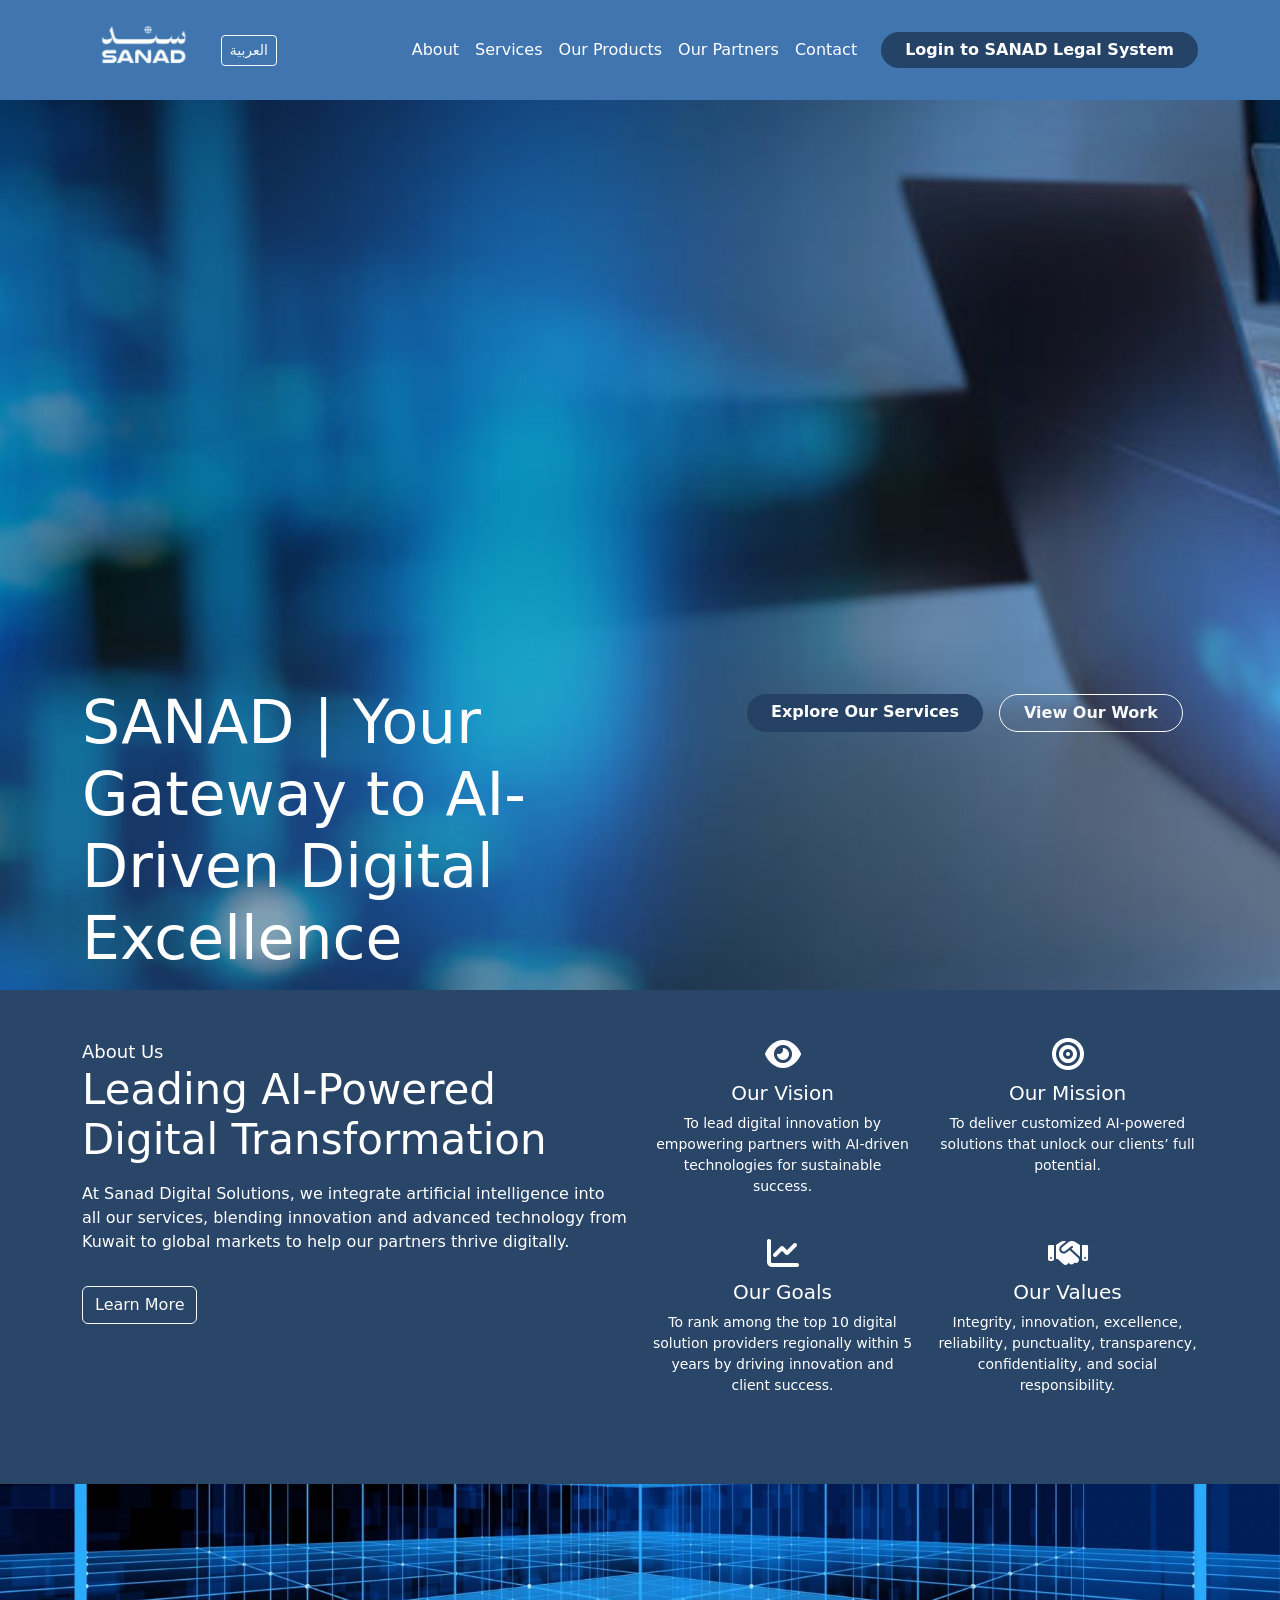
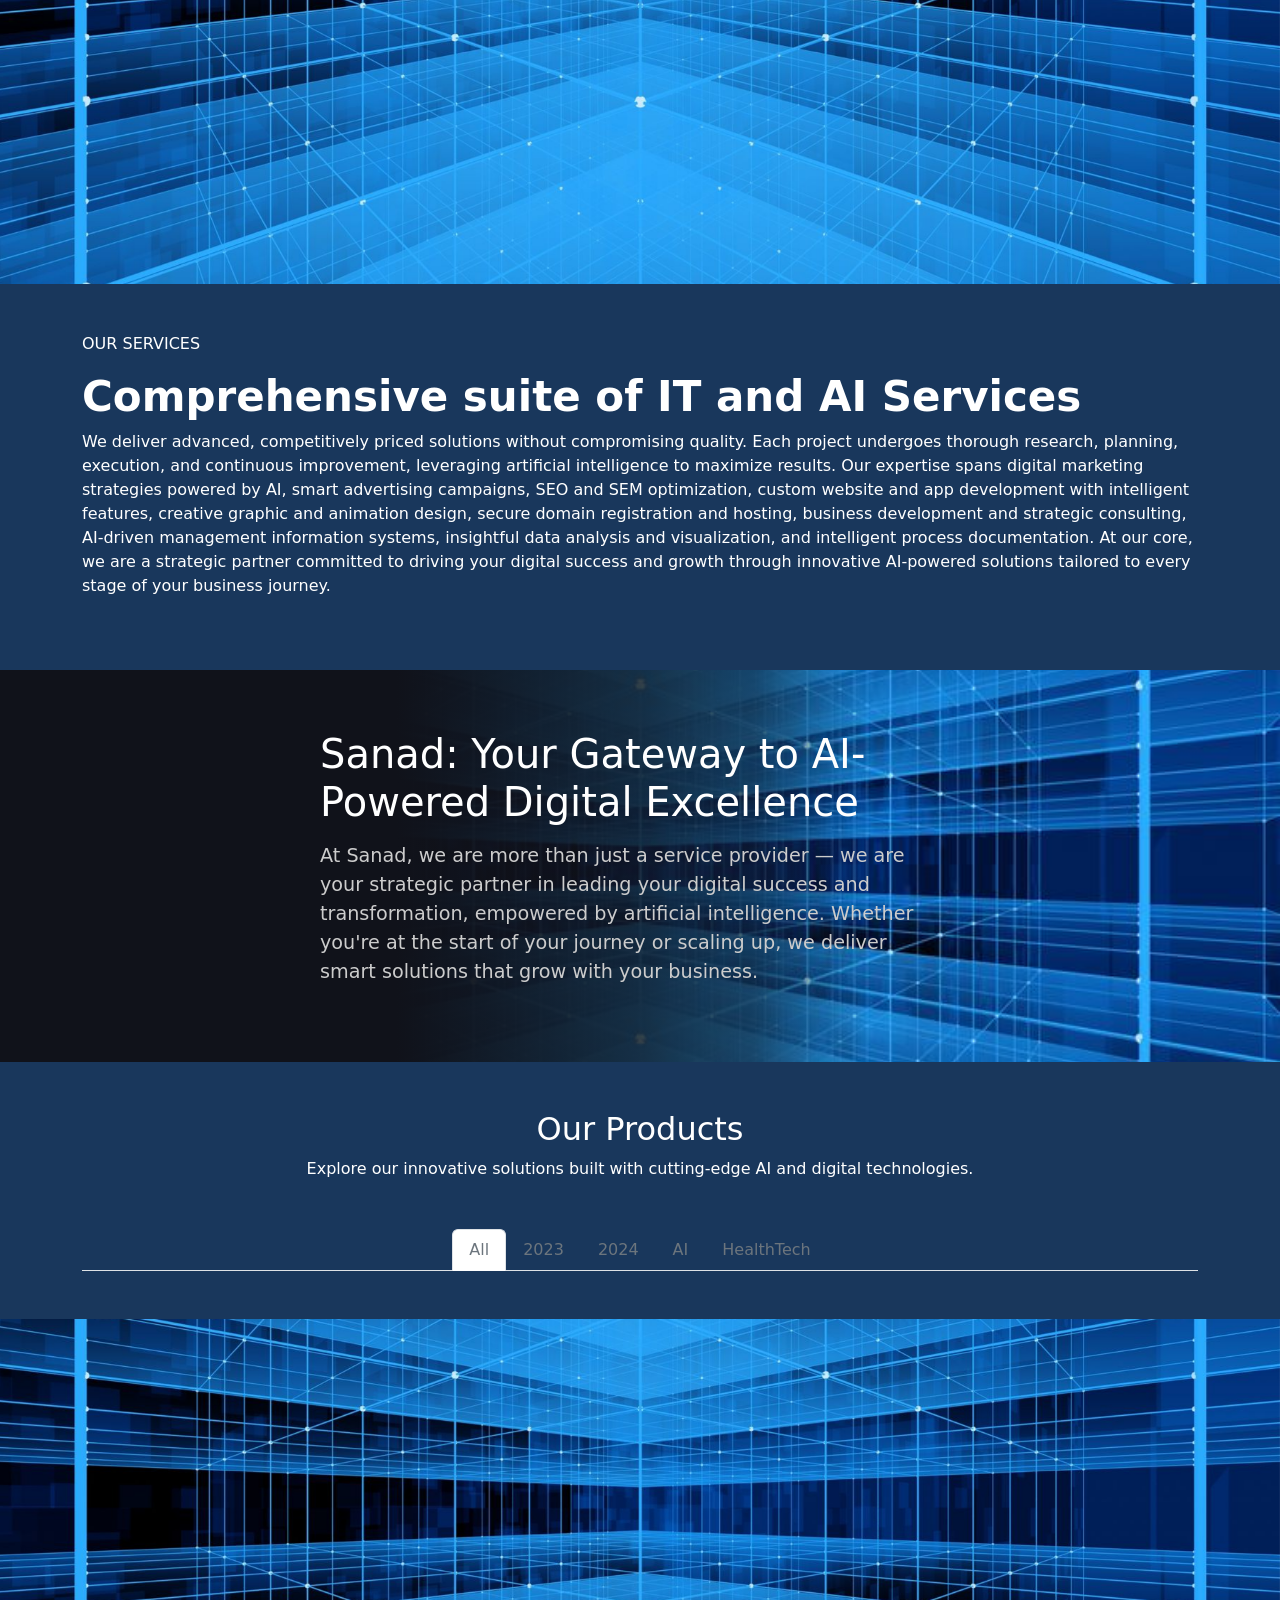
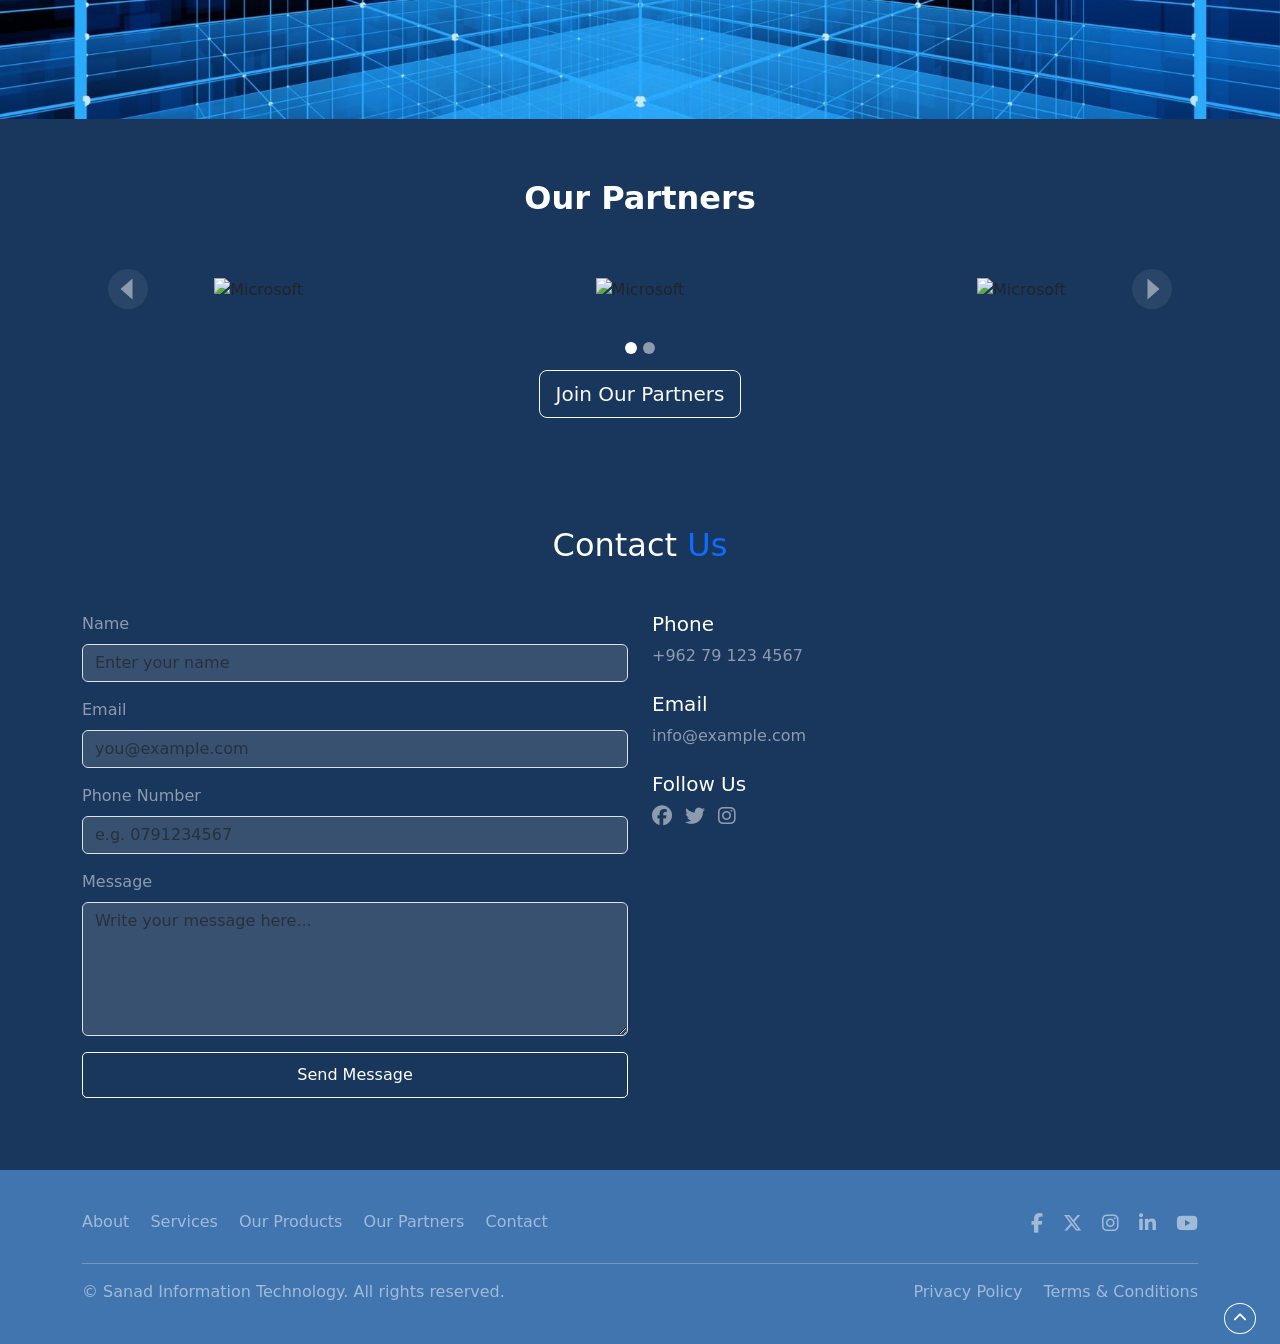
==== Frontend/sanadCompany-main/sanadCompany-main/index.html @ 7eebdfda "Sevices-Product-endpoints" ====
<!DOCTYPE html>
<html lang="en">
<head>
    <meta charset="UTF-8">
    <meta name="viewport" content="width=device-width, initial-scale=1.0">
    <title>SANAD | Your Gateway to AI-Driven Digital Excellence </title>
    <link href="./assets/img/logo.jpg" rel="shortcut icon" type="image/x-icon">
      <link href="./assets/lang-toggle.js" rel="preload" as="script">
    <link href="https://cdn.jsdelivr.net/npm/aos@2.3.4/dist/aos.css" rel="stylesheet">
      <link href="https://cdnjs.cloudflare.com/ajax/libs/font-awesome/6.5.0/css/all.min.css" rel="stylesheet">
    <link href="https://cdn.jsdelivr.net/npm/bootstrap@5.3.6/dist/css/bootstrap.min.css" rel="stylesheet" integrity="sha384-4Q6Gf2aSP4eDXB8Miphtr37CMZZQ5oXLH2yaXMJ2w8e2ZtHTl7GptT4jmndRuHDT" crossorigin="anonymous">
    <link rel="stylesheet" href="./assets/css/style.css">
</head>
<body>
    <!-- start header -->
    <header>
        <div class=" header-main-div  d-flex flex-column justify-content-between ">
 <!-- navbar -->
<nav class="navbar  navbar-expand-lg navbar-dark py-0">
  <div class="container d-flex align-items-center justify-content-between">

    <!-- شعار الشركة -->
    <a class="navbar-brand me-3" href="#">
      <img src="./assets/img/sanadLogo.png" alt="logo of sanad company" style="height: 90px;">
    </a>

    <!-- زر اللغة (يوضع يسارًا دائمًا) -->
    <button class="btn btn-sm btn-outline-light d-none d-lg-inline" id="langToggle">العربية</button>

    <!-- زر التوغّل للجوال -->
    <button class="navbar-toggler ms-2" type="button" data-bs-toggle="collapse" data-bs-target="#navbarContent"
      aria-controls="navbarContent" aria-expanded="false" aria-label="Toggle navigation">
      <span class="navbar-toggler-icon"></span>
    </button>

    <!-- محتوى القائمة -->
    <div class="collapse navbar-collapse justify-content-end mt-3 mt-lg-0" id="navbarContent">
      <ul class="navbar-nav ms-auto mb-2 mb-lg-0 align-items-lg-center"  id="navList">
        <li class="nav-item">
          
          <a class="nav-link text-white"  href="about.html">About</a>
        </li>
        <li class="nav-item">
          <a class="nav-link text-white"  href="services.html">Services</a>
        </li>
        <li class="nav-item">
          <a class="nav-link text-white"  href="prodacts.html">Our Products</a>
        </li>
        <li class="nav-item">
          <a class="nav-link text-white" onclick="slowScroll(event, 'partners')" href="#partners">Our Partners</a>
        </li>
        <li class="nav-item">
          <a class="nav-link text-white"  href="contact.html">Contact</a>
        </li>

        <!-- زر الدخول (يظهر في الجوال بشكل كامل) -->
        <li class="nav-item ms-lg-3 mt-3 mt-lg-0">
          <a href="" class="btn sanad-system btn-primary px-4 rounded-pill fw-bold w-100 w-lg-auto">
            Login to SANAD Legal System

          </a>
        </li>

        <!-- زر اللغة في الشاشات الصغيرة -->
        <li class="nav-item mt-3 d-lg-none">
          <button class="btn btn-sm btn-outline-light w-100"  id="langToggle1">العربية</button>
        </li>
      </ul>
    </div>
  </div>
</nav>
<!-- end navbar -->

<!-- section   in header-->
<section class="titleSetion container text-white">
  <div class="row justify-content-between">
    <div class="start col-12 col-md-5 mb-2">
      <h1>SANAD | Your Gateway to AI-Driven Digital Excellence</h1>
    </div>

    <div class="end col-12 col-md-5 mt-2 mb-3">
      <div class="d-flex flex-wrap justify-content-center justify-content-md-start gap-3">
        <a href="#service" class="btn-service btn btn-primary px-4 rounded-pill fw-bold">Explore Our Services</a>
        <a href="#prodacts" class="btn btn-outline-light px-4 rounded-pill fw-bold">View Our Work</a>
      </div>
    </div>
  </div>
</section>
<!-- end section -->


        </div>


    </header>
     <!-- end header -->
    <!-- start main -->
    <main >
      <!-- about -->
     <!-- about -->
<div class="about text-white py-5" id="about">
  <div class="container">
    <div class="row">
      <div class="start col-md-6 mb-4 mb-md-0" data-aos="fade-up">
        <div class="title">About Us</div>
        <h2 class="heading-h2">Leading AI-Powered Digital Transformation</h2>
        <p class="paragraph-4 mt-3">
          At Sanad Digital Solutions, we integrate artificial intelligence into all our services, blending innovation and advanced technology from Kuwait to global markets to help our partners thrive digitally.
        </p>
        <a href="about.html" class="btn btn-outline-light mt-3">Learn More</a>
      </div>

      <div class="end col-md-6" data-aos="fade-up">
        <div class="row text-center">
          <div class="col-6 mb-4">
            <div class="icon mb-2">
              <i class="fas fa-eye fa-2x"></i>
            </div>
            <h5>Our Vision</h5>
            <p class="small">
              To lead digital innovation by empowering partners with AI-driven technologies for sustainable success.
            </p>
          </div>
          <div class="col-6 mb-4">
            <div class="icon mb-2">
              <i class="fas fa-bullseye fa-2x"></i>
            </div>
            <h5>Our Mission</h5>
            <p class="small">
              To deliver customized AI-powered solutions that unlock our clients’ full potential.
            </p>
          </div>
          <div class="col-6 mb-4">
            <div class="icon mb-2">
              <i class="fas fa-chart-line fa-2x"></i>
            </div>
            <h5>Our Goals</h5>
            <p class="small">
              To rank among the top 10 digital solution providers regionally within 5 years by driving innovation and client success.
            </p>
          </div>
          <div class="col-6 mb-4">
            <div class="icon mb-2">
              <i class="fas fa-handshake fa-2x"></i>
            </div>
            <h5>Our Values</h5>
            <p class="small">
              Integrity, innovation, excellence, reliability, punctuality, transparency, confidentiality, and social responsibility.
            </p>
          </div>
        </div>
      </div>
    </div>
  </div>
</div>
<!-- end about -->

<!-- end about -->
 <!-- strat parallax img -->

 <div class="parallax-container">
  <img src="./assets/img/backgeroundSections.jpg" class="parallax-img" alt="Background Image">
  <!-- Optional content -->
  <!--
  <div class="parallax-content">
    <h2>Parallax Section</h2>
    <p>This is a demo of a parallax effect inside a fixed section</p>
  </div>
  -->
</div>
 <!-- end parallax img -->
  <!-- strat services -->
<!-- start services -->
<section class="service py-5 text-white" id="service">
  <div class="container">
    <!-- Title & Description -->
    <div class="mb-5">
      <div class="title text-uppercase mb-3">Our Services</div>
      <h2 class="heading-h2">Comprehensive suite of IT and AI Services</h2>
      <p class="paragraph">
        We deliver advanced, competitively priced solutions without compromising quality. Each project undergoes thorough research, planning, execution, and continuous improvement, leveraging artificial intelligence to maximize results. Our expertise spans digital marketing strategies powered by AI, smart advertising campaigns, SEO and SEM optimization, custom website and app development with intelligent features, creative graphic and animation design, secure domain registration and hosting, business development and strategic consulting, AI-driven management information systems, insightful data analysis and visualization, and intelligent process documentation. At our core, we are a strategic partner committed to driving your digital success and growth through innovative AI-powered solutions tailored to every stage of your business journey.
      </p>
    </div>

    <!-- Services Grid -->
    <!-- <div class="row g-4">
      
      <div class="col-md-6 col-lg-4" data-aos="fade-up">
        <a href="services.html" class="service-card-v3 hover-service-card d-block p-4 text-white-50 h-100 shadow-sm custom-hover text-decoration-none position-relative">
          <h3 class="heading-h3 mb-3">AI-Powered Digital Marketing</h3>
          <p>Data-driven strategies, audience profiling, and performance measurement to boost visibility and engagement.</p>
          <img src="./assets/img/arrow.png" alt="Arrow" class="arrow" width="30" />
        </a>
      </div>

      <div class="col-md-6 col-lg-4" data-aos="fade-up">
        <a href="services.html" class="service-card-v3 hover-service-card d-block p-4 text-white-50 h-100 shadow-sm custom-hover text-decoration-none position-relative">
          <h3 class="heading-h3 mb-3">Smart Advertising Campaigns</h3>
          <p>AI-driven campaigns on platforms like Meta, Google, TikTok with real-time targeting and dynamic bidding.</p>
          <img src="./assets/img/arrow.png" alt="Arrow" class="arrow" width="30" />
        </a>
      </div>
      
      <div class="col-md-6 col-lg-4" data-aos="fade-up">
        <a href="services.html" class="service-card-v3 hover-service-card d-block p-4 text-white-50 h-100 shadow-sm custom-hover text-decoration-none position-relative">
          <h3 class="heading-h3 mb-3">SEO & SEM Optimization</h3>
          <p>Machine learning for keyword optimization, faster SEM campaigns, and interactive performance dashboards.</p>
          <img src="./assets/img/arrow.png" alt="Arrow" class="arrow" width="30" />
        </a>
      </div>

      <div class="col-md-6 col-lg-4" data-aos="fade-up">
        <a href="services.html" class="service-card-v3 hover-service-card d-block p-4 text-white-50 h-100 shadow-sm custom-hover text-decoration-none position-relative">
          <h3 class="heading-h3 mb-3">Website & App Development</h3>
          <p>Scalable websites, e-commerce platforms, chatbots, personalization, and AI-powered security systems.</p>
          <img src="./assets/img/arrow.png" alt="Arrow" class="arrow" width="30" />
        </a>
      </div>

      <div class="col-md-6 col-lg-4" data-aos="fade-up">
        <a href="services.html" class="service-card-v3 hover-service-card d-block p-4 text-white-50 h-100 shadow-sm custom-hover text-decoration-none position-relative">
          <h3 class="heading-h3 mb-3">Graphic Design & Animation</h3>
          <p>Infographics, AI-assisted design, and animation for impactful campaign visuals.</p>
          <img src="./assets/img/arrow.png" alt="Arrow" class="arrow" width="30" />
        </a>
      </div>
      
      <div class="col-md-6 col-lg-4" data-aos="fade-up">
        <a href="services.html" class="service-card-v3 hover-service-card d-block p-4 text-white-50 h-100 shadow-sm custom-hover text-decoration-none position-relative">
          <h3 class="heading-h3 mb-3">Domain Registration & Hosting</h3>
          <p>Brand-aligned domain services with smart threat detection and 24/7 monitoring for uptime and security.</p>
          <img src="./assets/img/arrow.png" alt="Arrow" class="arrow" width="30" />
        </a>
      </div>
      
      <div class="col-md-6 col-lg-4" data-aos="fade-up">
        <a href="services.html" class="service-card-v3 hover-service-card d-block p-4 text-white-50 h-100 shadow-sm custom-hover text-decoration-none position-relative">
          <h3 class="heading-h3 mb-3">Business Development & Strategic Consulting</h3>
          <p>Smart business analysis, process automation, predictive insights, and market expansion strategies.</p>
          <img src="./assets/img/arrow.png" alt="Arrow" class="arrow" width="30" />
        </a>
      </div>
      
      <div class="col-md-6 col-lg-4" data-aos="fade-up">
        <a href="services.html" class="service-card-v3 hover-service-card d-block p-4 text-white-50 h-100 shadow-sm custom-hover text-decoration-none position-relative">
          <h3 class="heading-h3 mb-3">AI-Powered Management Information Systems (MIS)</h3>
          <p>Automated reporting, smart alerts, performance tracking, and reliable scalable information systems.</p>
          <img src="./assets/img/arrow.png" alt="Arrow" class="arrow" width="30" />
        </a>
      </div>
      
      <div class="col-md-6 col-lg-4" data-aos="fade-up">
        <a href="services.html" class="service-card-v3 hover-service-card d-block p-4 text-white-50 h-100 shadow-sm custom-hover text-decoration-none position-relative">
          <h3 class="heading-h3 mb-3">Data Analysis & Process Documentation</h3>
          <p>Strategic data insights, interactive dashboards, AI-powered process documentation, and version control.</p>
          <img src="./assets/img/arrow.png" alt="Arrow" class="arrow" width="30" />
        </a>
      </div>
      
    </div> -->
  </div>

  <div class="row g-4" id="servicesContainer">

</div>
</section>
<!-- end services -->



<!-- start Wataneyya Accelerate -->
<section id="accelerate" class="section cta-v1">
  <div class="w-layout-blockcontainer container-5 cta-v1 w-container">
    <div class="content-wrapper narrow">
      <div class="content-wrap-2">
        <div class="title-wrap-2">
          <h2 class="heading-h2-2 text-white">Sanad: Your Gateway to AI-Powered Digital Excellence</h2>
        </div>
        <p class="paragraph-9">
          At Sanad, we are more than just a service provider — we are your strategic partner in leading your digital success and transformation, empowered by artificial intelligence. Whether you're at the start of your journey or scaling up, we deliver smart solutions that grow with your business.
        </p>
      </div>
    </div>
  </div>

  <img 
    sizes="(max-width: 3483px) 100vw, 3483px" 
    alt="Wataneyya Futuristic Image" 
    src="./assets/img/altertsetion.jpg" 
    loading="lazy" 
    class="cta-image-v1"
  >

  <div class="cta-v1-cover-2"></div>
</section>
<!-- end Wataneyya Accelerate -->


 <!-- prodact Section -->
<section id="prodacts" class="prodacts text-white">
  <!-- Start Our Products Section -->
  <section id="our-products" class="section portfolio-grid py-5">
    <div class="container">
      <div class="text-center mb-5">
        <h2 class="text-white">Our Products</h2>
        <p class="text-white">Explore our innovative solutions built with cutting-edge AI and digital technologies.</p>
      </div>

      <!-- Tabs Navigation -->
      <ul class="nav nav-tabs justify-content-center mb-4" id="productTabs" role="tablist">
        <li class="nav-item" role="presentation">
          <button class="nav-link active text-secondary" id="tab-all" data-bs-toggle="tab" data-bs-target="#all" type="button" role="tab" aria-controls="all" aria-selected="true">All</button>
        </li>
        <li class="nav-item" role="presentation">
          <button class="nav-link text-secondary" id="tab-2023" data-bs-toggle="tab" data-bs-target="#y2023" type="button" role="tab" aria-controls="y2023" aria-selected="false">2023</button>
        </li>
        <li class="nav-item" role="presentation">
          <button class="nav-link text-secondary" id="tab-2024" data-bs-toggle="tab" data-bs-target="#y2024" type="button" role="tab" aria-controls="y2024" aria-selected="false">2024</button>
        </li>
        <li class="nav-item" role="presentation">
          <button class="nav-link text-secondary" id="tab-ai" data-bs-toggle="tab" data-bs-target="#ai" type="button" role="tab" aria-controls="ai" aria-selected="false">AI</button>
        </li>
        <li class="nav-item" role="presentation">
          <button class="nav-link text-secondary" id="tab-health" data-bs-toggle="tab" data-bs-target="#health" type="button" role="tab" aria-controls="health" aria-selected="false">HealthTech</button>
        </li>
        
      </ul>

      <!-- Tabs Content -->
      <div class="tab-content" id="productTabsContent">

        <!-- All Products -->
        <div class="tab-pane fade show active" id="all" role="tabpanel" aria-labelledby="tab-all">
          <div class="row g-4" id="all-products">
            <!-- Product 1
            <div class="col-md-4 product-card">
              <div class="card h-100 bg-dark text-white">
                <img src="testImg/1.jpg" class="card-img-top" alt="AI Chat Assistant">
                <div class="card-body d-flex flex-column">
                  <h5 class="card-title">AI Chat Assistant</h5>
                  <p class="card-text">Conversational AI for businesses to streamline support and sales.</p>
                  <a href="prodacts.html" class="btn btn-outline-light mt-auto">Read More</a>
                </div>
              </div>
            </div> -->

            <!-- Product 2 -->
            <!-- <div class="col-md-4 product-card">
              <div class="card h-100 bg-dark text-white">
                <img src="testImg/2.jpg" class="card-img-top" alt="Health Tracker">
                <div class="card-body d-flex flex-column">
                  <h5 class="card-title">Health Tracker</h5>
                  <p class="card-text">Monitor and improve wellness with real-time analytics and insights.</p>
                  <a href="prodacts.html" class="btn btn-outline-light mt-auto">Read More</a>
                </div>
              </div>
            </div> -->

            <!-- Product 3 -->
            <!-- <div class="col-md-4 product-card">
              <div class="card h-100 bg-dark text-white">
                <img src="testImg/3.jpg" class="card-img-top" alt="EduSmart Platform">
                <div class="card-body d-flex flex-column">
                  <h5 class="card-title">EduSmart Platform</h5>
                  <p class="card-text">AI-powered learning tools for interactive education experiences.</p>
                  <a href="prodacts.html" class="btn btn-outline-light mt-auto">Read More</a>
                </div>
              </div>
            </div> -->
          </div>
        </div>

        <!-- 2023 Products -->
        <div class="tab-pane fade" id="y2023" role="tabpanel" aria-labelledby="tab-2023">
        <div class="row g-4" id="products-2023">
            <!-- Product -->
            <!-- <div class="col-md-4 product-card">
              <div class="card h-100 bg-dark text-white">
                <img src="testImg/4.jpg" class="card-img-top" alt="Startup Booster">
                <div class="card-body d-flex flex-column">
                  <h5 class="card-title">Startup Booster</h5>
                  <p class="card-text">Accelerate your startup with curated tools and mentorship programs.</p>
                  <a href="prodacts.html" class="btn btn-outline-light mt-auto">Read More</a>
                </div>
              </div>
            </div> -->
          </div>
        </div>

        <!-- 2024 Products -->
        <div class="tab-pane fade" id="y2024" role="tabpanel" aria-labelledby="tab-2024">
          <div class="row g-4" id="products-2024">
            <!-- Product -->
            <!-- <div class="col-md-4 product-card">
              <div class="card h-100 bg-dark text-white">
                <img src="testImg/5.jpg" class="card-img-top" alt="AI Financial Analyst">
                <div class="card-body d-flex flex-column">
                  <h5 class="card-title">AI Financial Analyst</h5>
                  <p class="card-text">Predict market trends and manage portfolios using AI analytics.</p>
                  <a href="prodacts.html" class="btn btn-outline-light mt-auto">Read More</a>
                </div>
              </div>
            </div> -->
          </div>
        </div>

        <!-- AI Products -->
        <div class="tab-pane fade" id="ai" role="tabpanel" aria-labelledby="tab-ai">
          <div class="row g-4" id="products-ai">
            <!-- Product -->
            <!-- <div class="col-md-4 product-card">
              <div class="card h-100 bg-dark text-white">
                <img src="https://picsum.photos/id/1043/600/400" class="card-img-top" alt="AI Writer Pro">
                <div class="card-body d-flex flex-column">
                  <h5 class="card-title">AI Writer Pro</h5>
                  <p class="card-text">Generate high-quality content faster using natural language AI.</p>
                  <a href="prodacts.html" class="btn btn-outline-light mt-auto">Read More</a>
                </div>
              </div>
            </div> -->
          </div>
        </div>

        <!-- HealthTech Products -->
        <div class="tab-pane fade" id="health" role="tabpanel" aria-labelledby="tab-health">
         <div class="row g-4" id="products-health">
            <!-- Product -->
            <!-- <div class="col-md-4 product-card">
              <div class="card h-100 bg-dark text-white">
                <img src="https://picsum.photos/id/1047/600/400" class="card-img-top" alt="Smart Clinic">
                <div class="card-body d-flex flex-column">
                  <h5 class="card-title">Smart Clinic</h5>
                  <p class="card-text">AI-integrated patient management system for modern clinics.</p>
                  <a href="prodacts.html" class="btn btn-outline-light mt-auto">Read More</a>
                </div>
              </div>
            </div> -->
          </div>
        </div>

      </div>
    </div>
  </section>
</section>



  <!--end prodact section   -->
  <!-- strat parallax img -->

<div class="parallax-container">
  <img src="./assets/img/backgeroundSections.jpg" class="parallax-img" alt="Background Image">
  <!-- Optional content -->
  <!--
  <div class="parallax-content">
    <h2>Parallax Section</h2>
    <p>This is a demo of a parallax effect inside a fixed section</p>
  </div>
  -->
</div>
 <!-- end parallax img -->

<!-- start partners -->
<section id="partners" class="partners-section text-center">
  <h2 class="partners-title">Our Partners</h2>

  <div id="partnersCarousel" class="carousel slide" data-bs-ride="carousel" data-bs-interval="3000">
    <!-- Indicators -->
    <div class="carousel-indicators mb-4">
      <button type="button" data-bs-target="#partnersCarousel" data-bs-slide-to="0" class="active" aria-current="true" aria-label="الشريحة 1"></button>
      <button type="button" data-bs-target="#partnersCarousel" data-bs-slide-to="1" aria-label="الشريحة 2"></button>
    </div>

    <!-- Slides -->
    <div class="carousel-inner">
      <!-- Slide 1 -->
      <div class="carousel-item active">
        <div class="row mx-5">
          <div class="col-4">
            <img src="https://upload.wikimedia.org/wikipedia/commons/4/44/Microsoft_logo.svg" class="img-fluid" alt="Microsoft">
          </div>
          <div class="col-4">
            <img src="https://upload.wikimedia.org/wikipedia/commons/4/44/Microsoft_logo.svg" class="img-fluid" alt="Microsoft">
          </div>
          <div class="col-4">
            <img src="https://upload.wikimedia.org/wikipedia/commons/4/44/Microsoft_logo.svg" class="img-fluid" alt="Microsoft">
          </div>
        </div>
      </div>

      <!-- Slide 2 -->
      <div class="carousel-item">
        <div class="row mx-5">
          <div class="col-4">
            <img src="https://upload.wikimedia.org/wikipedia/commons/f/fa/Apple_logo_black.svg" class="img-fluid" alt="Apple">
          </div>
          <div class="col-4">
            <img src="https://upload.wikimedia.org/wikipedia/commons/f/fa/Apple_logo_black.svg" class="img-fluid" alt="Apple">
          </div>
          <div class="col-4">
            <img src="https://upload.wikimedia.org/wikipedia/commons/f/fa/Apple_logo_black.svg" class="img-fluid" alt="Apple">
          </div>
        </div>
      </div>
    </div>

    <!-- Controls -->
    <button class="carousel-control-prev" type="button" data-bs-target="#partnersCarousel" data-bs-slide="prev">
      <span class="carousel-control-prev-icon" aria-hidden="true"></span>
      <span class="visually-hidden">السابق</span>
    </button>
    <button class="carousel-control-next" type="button" data-bs-target="#partnersCarousel" data-bs-slide="next">
      <span class="carousel-control-next-icon" aria-hidden="true"></span>
      <span class="visually-hidden">التالي</span>
    </button>
  </div>

  <!-- Join Our Partners Button -->
  <div class="mt-5">
    <a href="#contact" class="btn btn-outline-light btn-lg   ">Join Our Partners</a>
  </div>
</section>
<!-- end partners -->

 
      <!--start blog section-->
     <!-- <div class="blog-section  py-5">
      <div class="container">
        <div class="text-center mb-5">
          <h2 class="fw-bold text-white">Featured Articles</h2>
        </div>
        <div class="row g-4">
          <div class="col-12 col-md-6 col-lg-4">
            <div class="card h-100 shadow-sm" data-aos="fade-up">
              <img src="https://picsum.photos/seed/article1/600/400" class="card-img-top" alt="Article 1 Thumbnail">
              <div class="card-body">
                <h3 class="h5 fw-bold">First Article Title</h3>
                <p class="card-text">This is a short excerpt from the article giving a quick insight to attract readers.</p>
                <a href="article.html" class="btn btn-custom">Read More</a>
              </div>
            </div>
          </div>

          <div class="col-12 col-md-6 col-lg-4">
            <div class="card h-100 shadow-sm" data-aos="fade-up" data-aos-delay="100">
              <img src="https://picsum.photos/seed/article3/600/400" class="card-img-top" alt="Article 3 Thumbnail">
              <div class="card-body">
                <h3 class="h5 fw-bold">Second Article Title</h3>
                <p class="card-text">This is a brief excerpt of the second article to engage the reader.</p>
                <a href="article.html" class="btn btn-custom">Read More</a>
              </div>
            </div>
          </div>

          <div class="col-12 col-md-6 col-lg-4">
            <div class="card h-100 shadow-sm" data-aos="fade-up" data-aos-delay="200">
              <img src="https://picsum.photos/seed/article1/600/400" class="card-img-top" alt="Article 1 Thumbnail">
              <div class="card-body">
                <h3 class="h5 fw-bold">Third Article Title</h3>
                <p class="card-text">A short excerpt from the third article to catch attention and encourage reading.</p>
                <a href="article.html" class="btn btn-custom">Read More</a>
              </div>
            </div>
          </div>
        </div>

        <div class="text-center mt-5">
          <a href="article.html" class="btn btn-outline-light btn-lg">View All Articles</a>
        </div>
      </div>
      </div>  -->
<!--end blog section-->


 <!-- start section Contact Us -->
<section class="contact" id="contact">
  <div class="container py-5">
    <div class="text-center mb-5">
      <h2 class="text-white">Contact <span class="text-primary">Us</span></h2>
    </div>

    <div class="row">
      <!-- Left Column: Contact Form -->
      <div class="col-md-6 mb-4" >
        <form>
          <div class="mb-3">
            <label for="name" class="form-label text-white-50">Name</label>
            <input type="text" class="form-control" id="name" placeholder="Enter your name" required>
          </div>
          <div class="mb-3">
            <label for="email" class="form-label text-white-50">Email</label>
            <input type="email" class="form-control" id="email" placeholder="you@example.com" required>
          </div>
          <div class="mb-3">
            <label for="phone" class="form-label text-white-50">Phone Number</label>
            <input type="tel" class="form-control" id="phone" placeholder="e.g. 0791234567" required>
          </div>
          <div class="mb-3">
            <label for="message" class="form-label text-white-50">Message</label>
            <textarea class="form-control" id="message" rows="5" placeholder="Write your message here..." required></textarea>
          </div>
          <div class="text-center">
            <button type="submit" class="btn btn-outline-primary w-100">Send Message</button>
          </div>
        </form>
      </div>

      <!-- Right Column: Contact Info + Map -->
      <div class="col-md-6" >
        <div class="mb-4">
          <h5 class="text-white">Phone</h5>
          <p class="text-white-50">+962 79 123 4567</p>
        </div>
        <div class="mb-4">
          <h5 class="text-white">Email</h5>
          <p class="text-white-50">info@example.com</p>
        </div>
        <div class="mb-4">
          <h5 class="text-white">Follow Us</h5>
          <a href="#" class="text-white-50 me-2"><i class="fab fa-facebook fa-lg"></i></a>
          <a href="#" class="text-white-50 me-2"><i class="fab fa-twitter fa-lg"></i></a>
          <a href="#" class="text-white-50"><i class="fab fa-instagram fa-lg"></i></a>
        </div>
        <div class="mt-4">
          <iframe
            src="https://www.google.com/maps/embed?pb=PUT_YOUR_VALID_MAP_LINK_HERE"
            width="100%" height="250" style="border:0;" 
            allowfullscreen="" loading="lazy" 
            referrerpolicy="no-referrer-when-downgrade">
          </iframe>
        </div>
      </div>
    </div>
  </div>
</section>
<!-- end section Contact Us -->



    </main>
<!-- end main -->

<!-- start footer -->
 
  <footer class="footer position-relative  ">
     <div class="position-absolute " style="    right: 24px;bottom: 10px;">
        <!-- زر الرجوع للأعلى داخل الفوتر -->
        <a href="#top" class="btn btn-outline-light btn-sm rounded-circle" title="Back to Top">
          <i class="fas fa-chevron-up text-white"></i>
        </a>
      </div>
    <div class="container position-relative">
      <!-- Links Menu -->
      <div class="row mb-4 ">
        <div class=" forter-aSide col-md-6 text-md-start text-white-50 text-center ">
          <a href="#about" class="me-3 text-white-50">About</a>
          <a href="#service" class="me-3 text-white-50">Services</a>
          <a href="#prodacts" class="me-3 text-white-50">Our Products</a>
          <a href="#partners" class="me-3 text-white-50">Our Partners</a>
          <a href="#contact" class="text-white-50">Contact</a>
        </div>
        <div class="col-md-6 text-md-end text-center">
         
           <a href="#" class="social-icon text-white-50"><i class="fab fa-facebook-f"></i></a>
          <a href="#" class="social-icon text-white-50"><i class="fab fa-x-twitter"></i></a>
          <a href="#" class="social-icon text-white-50"><i class="fab fa-instagram"></i></a>
          <a href="#" class="social-icon text-white-50"><i class="fab fa-linkedin-in"></i></a>
          <a href="#" class="social-icon text-white-50"><i class="fab fa-youtube"></i></a>
        </div>
      </div>

      <hr class="text-white">

      <!-- Bottom Row -->
      <div class="row align-items-center">
        <div class="col-md-6 text-md-start text-center mb-3 mb-md-0">
          <span class="text-white-50">© Sanad Information Technology. All rights reserved.</span>
        </div>
        <div class="col-md-6 text-md-end text-center">
          <a href="#" class="me-3 text-white-50">Privacy Policy</a>
          <a href="#" class="text-white-50">Terms & Conditions</a>
        </div>
       
      </div>
    </div>
     
  </footer>


<!-- end footer -->


    <!-- end main -->
<!-- AOS JS -->
<script src="https://cdn.jsdelivr.net/npm/aos@2.3.4/dist/aos.js"></script>
<script>
  AOS.init();
</script>

    <script src="https://cdn.jsdelivr.net/npm/bootstrap@5.3.6/dist/js/bootstrap.bundle.min.js" integrity="sha384-j1CDi7MgGQ12Z7Qab0qlWQ/Qqz24Gc6BM0thvEMVjHnfYGF0rmFCozFSxQBxwHKO" crossorigin="anonymous"></script>
    <script src="./assets/js/script.js"></script>
  <script src="./assets/js/lang-toggle.js"></script>
    <script src="./assets/js/Services.js"></script>
     <script src="./assets/js/Products.js"></script>
</body>
</html>
---- Frontend/sanadCompany-main/sanadCompany-main/assets/css/style.css ----
body {
    margin: 0;
    padding: 0;
     scroll-behavior: auto; /* نعطل behavior العادي */
}
/* header */


header {
    background-image: url("../../testImg/3.jpg");
    min-height: 110vh;
    background-size: cover;
}
.header-main-div {
     min-height: 110vh;
} 
.logo-navbar {
    width: 90px;
    height: 90px;
}
.ar-en {
    transition: color 0.5s linear;
    left: 120px;
    top: 40px;
}
.ar-en:hover {
    
color: white !important;
}
.navbar a {
        transition: all 0.5s linear;

}
.navbar {
        background-color: #4175B0;

}
 /* to navbar on small screen */

  @media (max-width: 991.98px) {
    .navbar-collapse {
      padding: 1rem;
      border-radius: 0 0 12px 12px;
      transition: all 0.4s ease-in-out;
      margin-top: 10px;
    }

    .navbar-nav .nav-item {
      margin-bottom: 10px;
    }

    .navbar-nav .nav-link {
      color: white !important;
      border-radius: 8px;
      text-align: center;
      padding: 10px;
      font-size: 1.1rem;
      transition: background 0.3s;
    }

    .navbar-nav .nav-link:hover {
      background-color: #444;
    }
  }
  .sanad-system {
    transition: all 0.3s;
       background-color: #254367 ;
    border: none;
}
.btn-service {
   transition: all 0.3s;
  background-color: #254164;
  border: none;
}
  /* end navbar */
  /* first sectin in header */
  .titleSetion h1{
    font-size: 60px;
  }
    .titleSetion p{
    font-size: 20px;
  }
  @media(max-width: 1200px) {
    .titleSetion h1{
    font-size: 40px;
  
  }
  }
   @media(max-width: 768px) {
    .titleSetion h1,  .titleSetion p{
  
    text-align: center;
  }
  }

  /* end header */
  /* start main */
  /* about */
  .about {
    background-color: #294568;
  }
  .about .heading-h2 {
    font-size:42px ;
  }
    .about .title {
      font-size: 18px;
    }

/* end about */
/* start parallax-img */
.parallax-container {
  position: relative;
  height: 400px;
  overflow: hidden;
}

.parallax-img {
  position: absolute;
  top: 0;
  left: 0;
  width: 100%;
  height: 200%; /* تغطية كافية عند التحريك */
  object-fit: cover;
  transform: translateY(0px);
  transition: transform 0.05s linear;
  z-index: -1;
}

.parallax-content {
  position: relative;
  z-index: 1;
  padding: 150px 40px;
  color: white;
  text-align: center;
  font-size: 2rem;
  background: rgba(0, 0, 0, 0.4);
} .parallax-container {
      position: relative;
      height: 400px;        /* ارتفاع الـ div */
      overflow: hidden;     /* يمنع ظهور أي شيء خارج */
    }

    .parallax-img {
      position: absolute;
      top: 0;
      left: 0;
      width: 100%;
      height: 200%;          /* الصورة أطول من div */
      object-fit: cover;
      transform: translateY(0);
      will-change: transform;
      transition: transform 0.1s ease-out;
      z-index: -1;
    }

    .parallax-content {
      position: relative;
      z-index: 2;
      padding: 140px 20px 20px;
      text-align: center;
      font-size: 1.8rem;
      background: rgba(0, 0, 0, 0.4);
    }
/* end parallax-img */
/* start service */
.service {
  background-color: #19375C;
}

.service  .heading-h2 {
  font-size: 42px;
  font-weight: bold;
}

.service  .heading-h3 {
  font-size: 1.2rem;
  font-weight: 600;
}

.service-card-v3 {
  background-color: #3B5574;
  min-height: 180px;
}
.service .arrow {
  position: absolute;
  right: 10px;
  bottom: 40px;
}
  
/* تأثير hover */
.custom-hover {
  border: 1px solid transparent;
  transition: transform 0.3s ease, border-color 0.3s ease;
  border-radius: 10px;
}

.custom-hover:hover {
  transform: scale(1.03); /* تكبير بسيط */
  border-color: #4175b0;  /* بوردر عند التحويم */
}
/* end service */
/* start Wataneyya */

   .section {
      position: relative;
      overflow: hidden;
      padding: 60px 20px;
    }

   
    .container-5 {
      max-width: 1200px;
     
      position: relative;
      z-index: 2;
    }

    .heading-h2-2 {
      font-size: 2.5rem;
      margin-bottom: 1rem;
    }

    .paragraph-9 {
      font-size: 1.2rem;
      color: #ccc;
    }

    .cta-image-v1 {
      position: absolute;
      top: 0;
      left: 0;
      width: 100%;
      height: 100%;
      object-fit: cover;
      z-index: 1;
    }

    .cta-v1-cover-2 {
      background-color: transparent;
      background-image: linear-gradient(
        90deg,
        #10121a 31%,
        #10121acc 50%,
        #10121a99 59%,
        #10121a00 68%
      );
      position: absolute;
      inset: 0;
      z-index: 1;
    }

    .content-wrapper {
      position: relative;
      z-index: 3;
    }

    .narrow {
      max-width: 600px;
      margin: 0 auto;
    }

    @media (max-width: 768px) {
      .heading-h2-2 {
        font-size: 2rem;
      }

      .paragraph-9 {
        font-size: 1rem;
      }
    }
    /* end Wataneyya */
    /* start pargraph */
    main .prodacts {
      background-color: #19375C;
    }
    /* end pargraph */
/* start prodact */
/* التأثير على بطاقات المنتجات فقط */
#productTabsContent .product-card {
  transition: transform 0.35s cubic-bezier(0.4, 0, 0.2, 1), box-shadow 0.35s cubic-bezier(0.4, 0, 0.2, 1);
  will-change: transform;
  cursor: pointer;
}

#productTabsContent .product-card:hover {
  transform: translateY(-12px) scale(1.03);
  box-shadow: 0 20px 40px rgba(255, 255, 255, 0.25);
  z-index: 10;
}
 @media (max-width: 576px) {
    #productTabs .nav-link {
      white-space: nowrap;
      font-size: 10px;
      padding: 0.5rem 0.75rem;
    }
  }

/* #productTabsContent .product-card .card-img-top {
  transition: transform 0.35s ease;
}

#productTabsContent .product-card:hover .card-img-top {
  transform: scale(1.08);
} */










/* end prodact */
/* start parenters */
   .partners-section {
      padding: 60px 20px;
    background-color: #19375C;
      text-align: center;
    }
    .partners-title {
      font-size: 32px;
      margin-bottom: 40px;
      font-weight: bold;
      color: white;
    }
    .carousel-item {
      padding: 20px 0;
    }
    .carousel-item .col {
      display: flex;
      justify-content: center;
      align-items: center;
    }
    
    .carousel-item img {
      max-height: 80px;
      width: auto;
    
    }
    
    .carousel-indicators [data-bs-target] {
      width: 12px;
      height: 12px;
      border-radius: 50%;
    }
  /* Default: أسهم بحجم 2.5rem كما عندك */
.carousel-control-prev-icon,
.carousel-control-next-icon {
  width: 2.5rem;
  height: 2.5rem;
  background-color: #3B5574;
  border-radius: 50%;
  background-size: 1.5rem 1.5rem;
  background-position: center;
  background-repeat: no-repeat;
}

    .carousel-control-prev-icon {
      background-image: url("data:image/svg+xml,%3csvg fill='%23fff' viewBox='0 0 16 16' xmlns='http://www.w3.org/2000/svg'%3e%3cpath d='M11 1L3 8l8 7V1z'/%3e%3c/svg%3e");
    }
    .carousel-control-next-icon {
      background-image: url("data:image/svg+xml,%3csvg fill='%23fff' viewBox='0 0 16 16' xmlns='http://www.w3.org/2000/svg'%3e%3cpath d='M5 1l8 7-8 7V1z'/%3e%3c/svg%3e");
    }
    .carousel-indicators {
      bottom: -66px !important;
    }
    /* للشاشات الصغيرة جداً - موبايل صغير */
@media (max-width: 400px) {
  .carousel-control-prev-icon,
  .carousel-control-next-icon {
    width: 1.8rem;
    height: 1.8rem;
    background-size: 1rem 1rem;
  }
}

/* للشاشات المتوسطة - تابلت */
@media (min-width: 401px) and (max-width: 768px) {
  .carousel-control-prev-icon,
  .carousel-control-next-icon {
    width: 2rem;
    height: 2rem;
    background-size: 1.2rem 1.2rem;
  }
}

/* تعديل موقع الأسهم على شاشات صغيرة */
@media (max-width: 576px) {
  .carousel-control-prev {
    left: 5px; /* أقل مسافة من اليسار */
  }
  .carousel-control-next {
    right: 5px; /* أقل مسافة من اليمين */
  }
}

/* تعديل موقع الأسهم على شاشات أكبر */
@media (min-width: 577px) {
  .carousel-control-prev {
    left: 15px;
  }
  .carousel-control-next {
    right: 15px;
  }
}

/* end paresters */
/* start blog section */
.blog-section {
  background-color: #19375C;
}
.blog-section .card{
  background-color: #254164;
  border: 1px solid rgba(255, 255, 255, 0.1);
}
.blog-section .card h3 {
  color: #cbc8c8;
}
.blog-section .card p {
      color: rgba(255, 255, 255, 0.86);
}
 .blog-section .btn-custom {
  background-color: transparent;
  color: #25292D;
  border: 2px solid #25292D;
  border-radius: 50px;
  padding: 0.5rem 1.25rem;
  font-weight: 500;
  transition: all 0.3s ease;
  text-transform: uppercase;
}

 .blog-section .btn-custom:hover {
  background-color: #25292D;
  color: #fff;
  text-decoration: none;
}


/* end blog section */


    /* start section contact */
        .contact {
          background-color: #19375C;
        }
        .contact input,.contact textarea {
          background-color: #395170;
        }
       .contact input:focus,
.contact textarea:focus {
  color: white !important;
  background-color: #19375C !important; /* الخلفية تبقى بيضاء */
}
.contact button[type="submit"] {
  border: 1px solid white;
  color: white;
  background-color: transparent;
  padding: 10px 20px;
  border-radius: 5px;
  transition: all 0.3s ease-in-out;
}

.contact button[type="submit"]:hover {
  background-color: #4175B0;
  color: white;
  box-shadow: 0 4px 12px rgba(65, 117, 176, 0.4);
}
    /* end section contact */
    /* start footer */
 .footer {
      background-color: #4175B0;
      padding: 40px 0;
    }
    .footer a {
      text-decoration: none;
      color: #212529;
          transition: color 0.3s ease;
    }
    .footer a:hover {
      color: #ffffff !important; 
    }
     .social-icon {
    font-size: 1.2rem;
    margin-left: 15px;
    transition: color 0.3s ease;
  }

  .social-icon:hover {
    color: #ffffff !important; /* يغير اللون إلى الأبيض الكامل عند المرور */
  }
  footer a.btn{
        transition: all 0.3s ease;

  }
footer a.btn:hover {
  background-color: #395170;
 
}

@media (max-width:450px){
  .forter-aSide {
    display: flex;
    flex-direction: column;
  }
}


    /* end foooter */
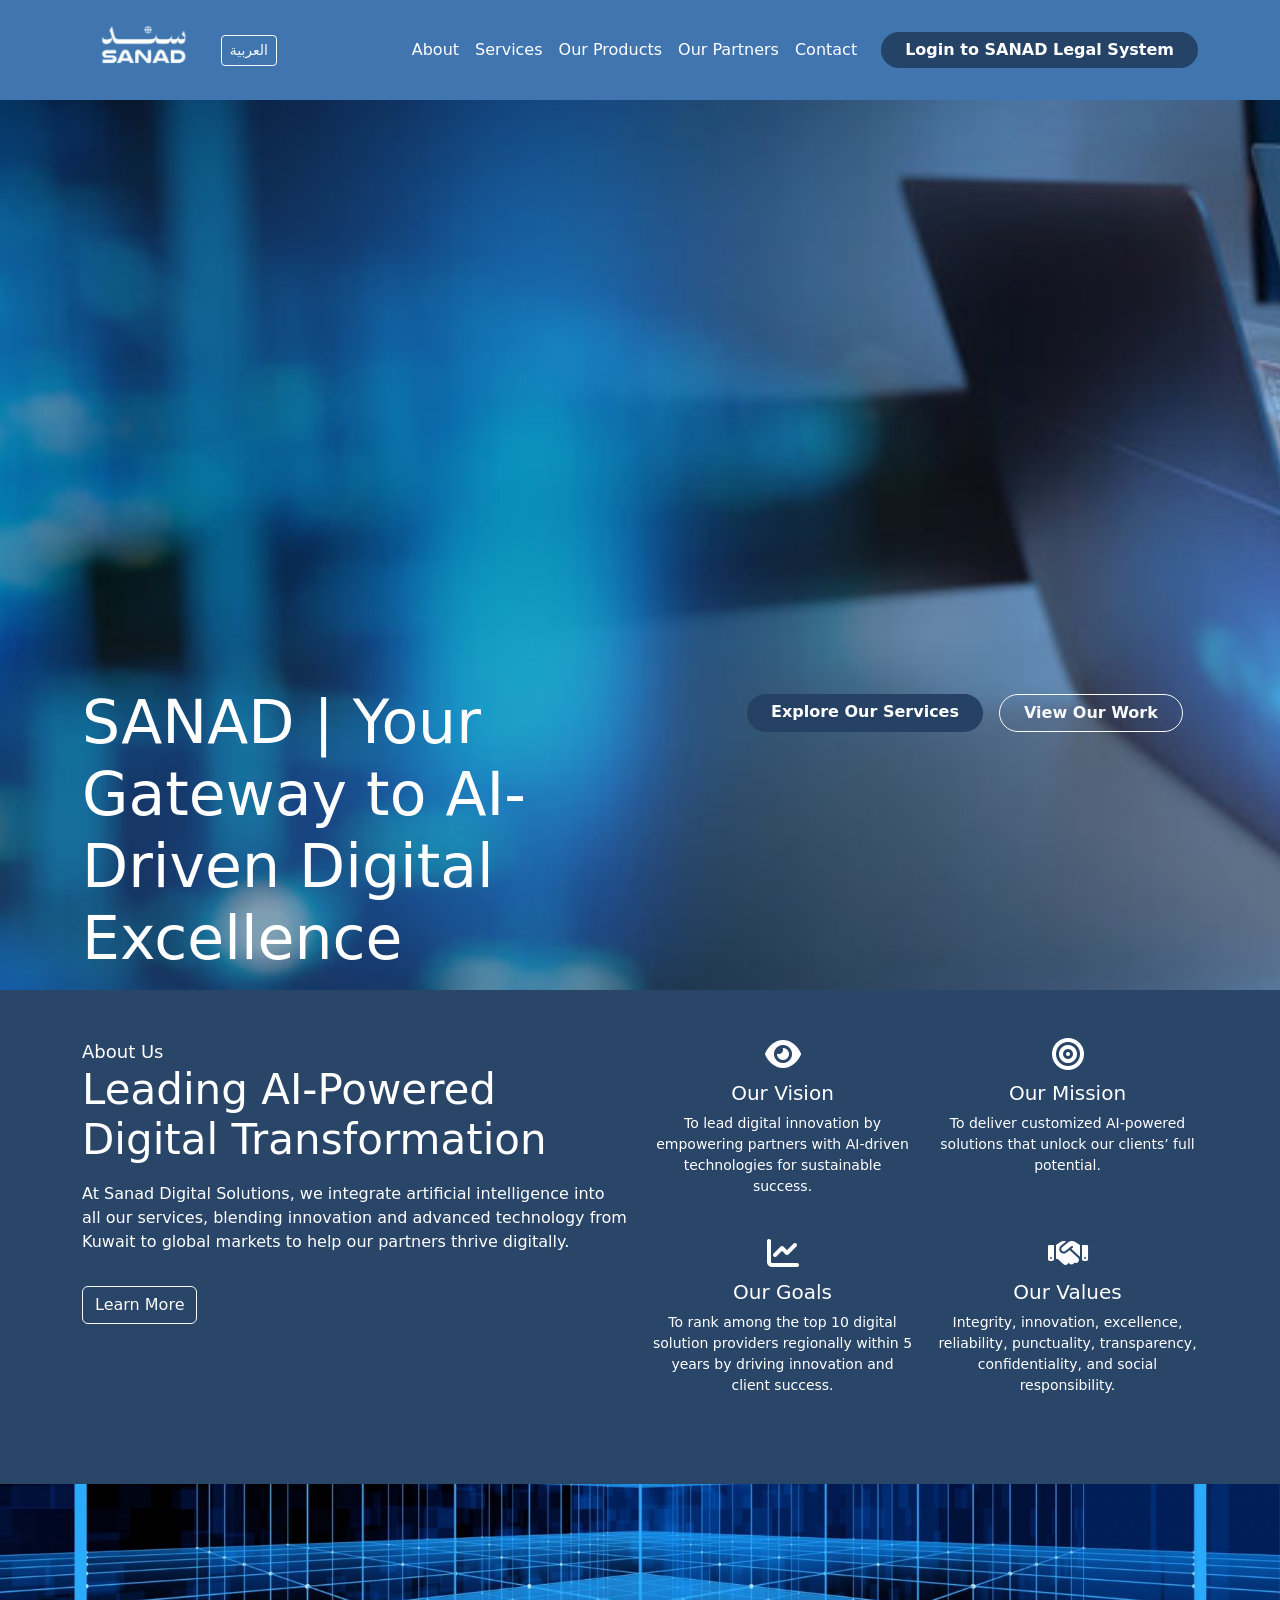
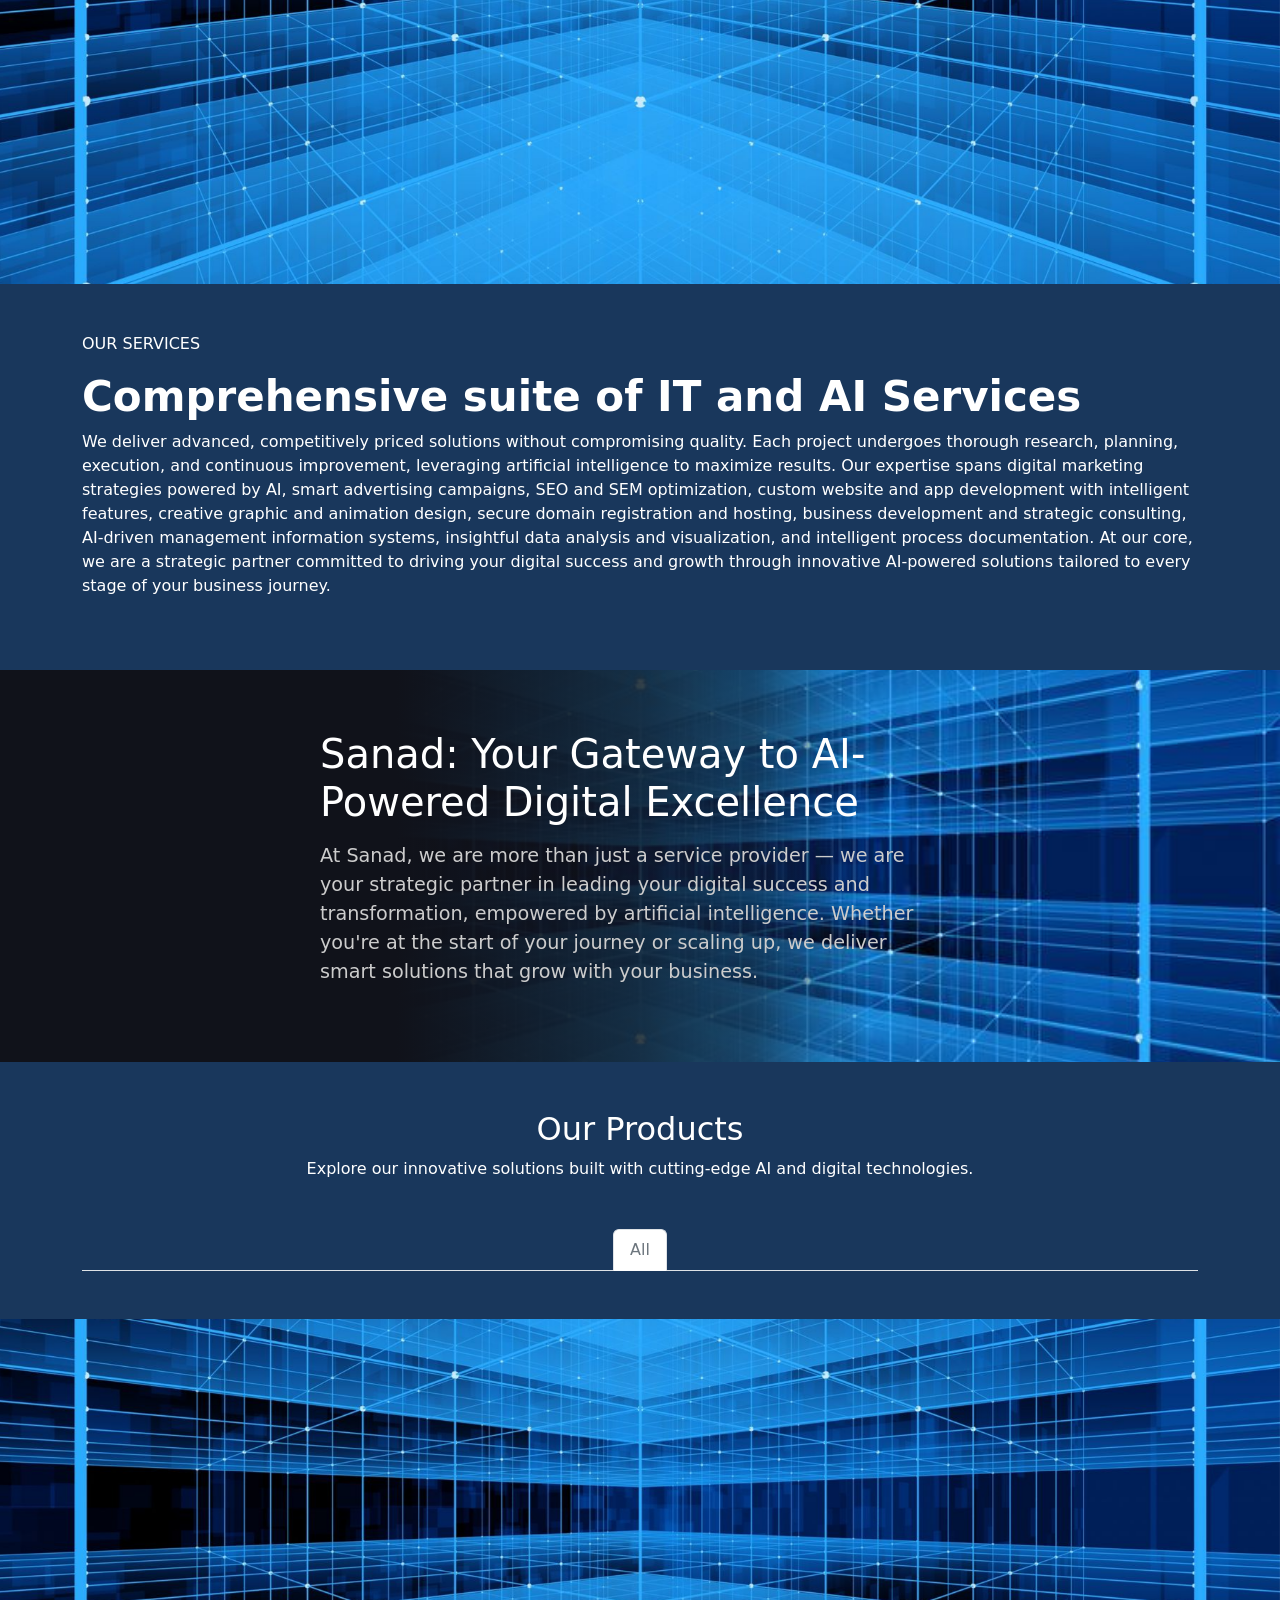
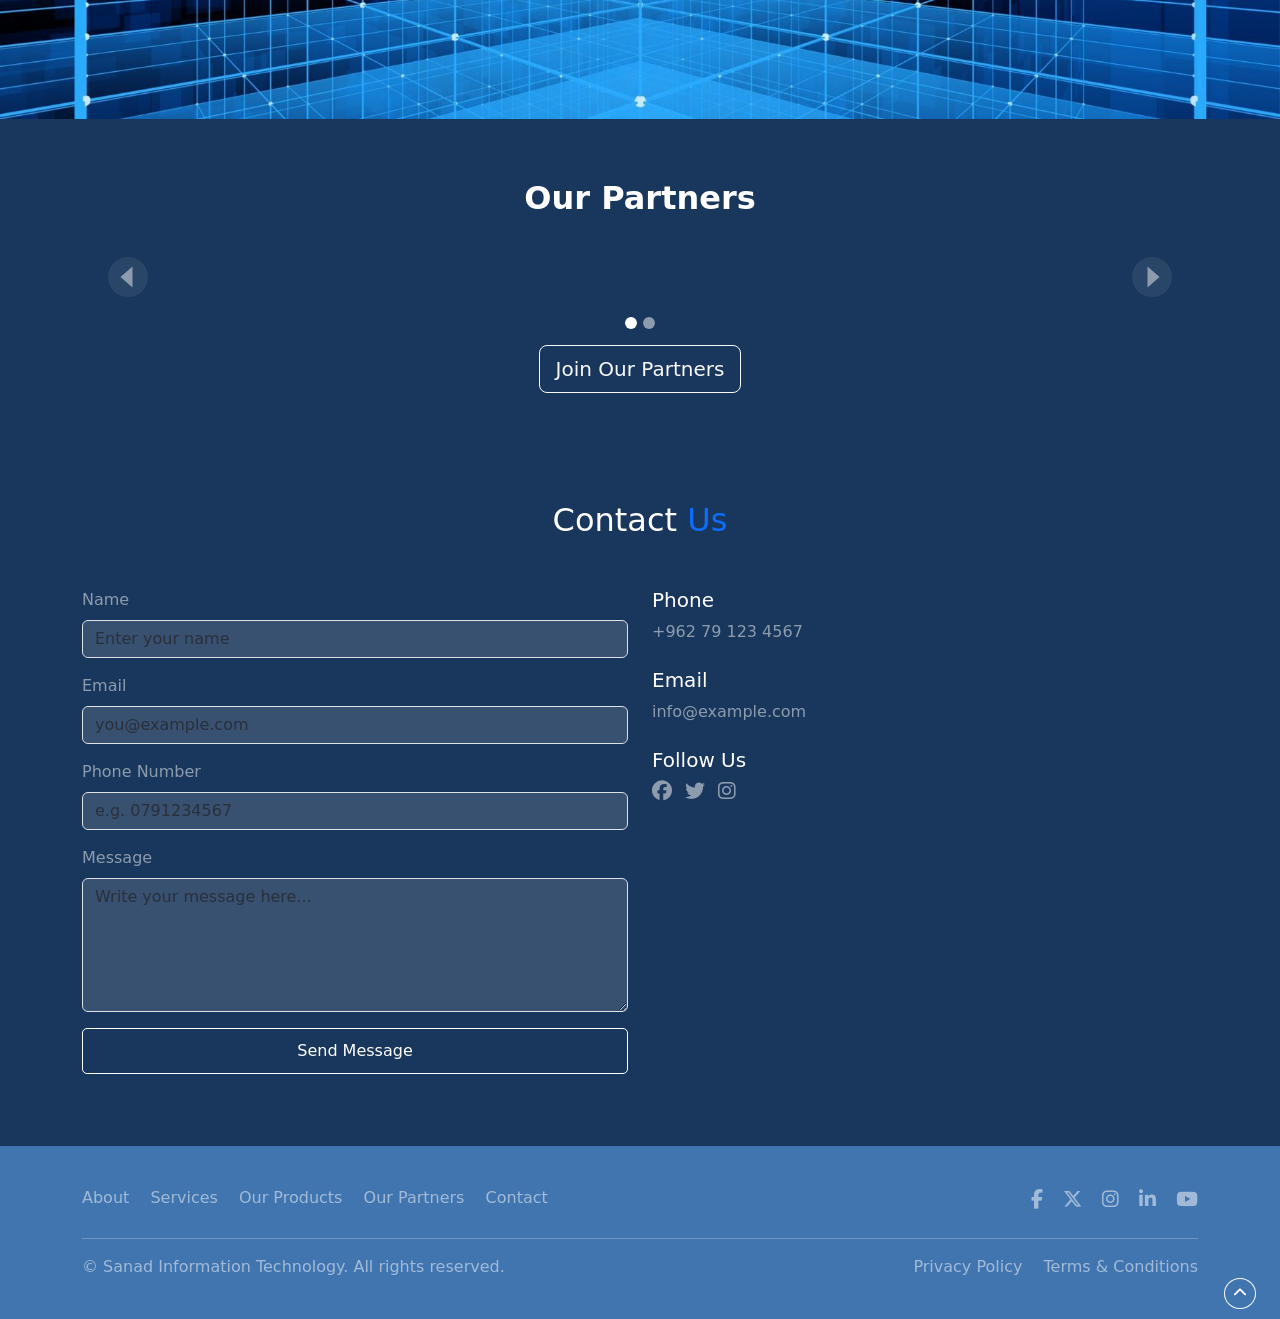
==== commit 8317465e: "Categories-Partners" ====
--- a/Frontend/sanadCompany-main/sanadCompany-main/index.html
+++ b/Frontend/sanadCompany-main/sanadCompany-main/index.html
@@ -308,7 +308,7 @@
 
       <!-- Tabs Navigation -->
       <ul class="nav nav-tabs justify-content-center mb-4" id="productTabs" role="tablist">
-        <li class="nav-item" role="presentation">
+        <!-- <li class="nav-item" role="presentation">
           <button class="nav-link active text-secondary" id="tab-all" data-bs-toggle="tab" data-bs-target="#all" type="button" role="tab" aria-controls="all" aria-selected="true">All</button>
         </li>
         <li class="nav-item" role="presentation">
@@ -323,7 +323,12 @@
         <li class="nav-item" role="presentation">
           <button class="nav-link text-secondary" id="tab-health" data-bs-toggle="tab" data-bs-target="#health" type="button" role="tab" aria-controls="health" aria-selected="false">HealthTech</button>
         </li>
-        
+         -->
+
+         <li class="nav-item" role="presentation">
+  <button class="nav-link active text-secondary" id="tab-all" data-bs-toggle="tab" data-bs-target="#all" type="button" role="tab" aria-controls="all" aria-selected="true">All</button>
+</li>
+
       </ul>
 
       <!-- Tabs Content -->
@@ -367,12 +372,12 @@
                 </div>
               </div>
             </div> -->
-          </div>
-        </div>
+          <!-- </div>
+        </div> -->
 
         <!-- 2023 Products -->
-        <div class="tab-pane fade" id="y2023" role="tabpanel" aria-labelledby="tab-2023">
-        <div class="row g-4" id="products-2023">
+        <!-- <div class="tab-pane fade" id="y2023" role="tabpanel" aria-labelledby="tab-2023">
+        <div class="row g-4" id="products-2023"> -->
             <!-- Product -->
             <!-- <div class="col-md-4 product-card">
               <div class="card h-100 bg-dark text-white">
@@ -384,12 +389,12 @@
                 </div>
               </div>
             </div> -->
-          </div>
-        </div>
+          <!-- </div>
+        </div> -->
 
         <!-- 2024 Products -->
-        <div class="tab-pane fade" id="y2024" role="tabpanel" aria-labelledby="tab-2024">
-          <div class="row g-4" id="products-2024">
+        <!-- <div class="tab-pane fade" id="y2024" role="tabpanel" aria-labelledby="tab-2024">
+          <div class="row g-4" id="products-2024"> -->
             <!-- Product -->
             <!-- <div class="col-md-4 product-card">
               <div class="card h-100 bg-dark text-white">
@@ -401,12 +406,12 @@
                 </div>
               </div>
             </div> -->
-          </div>
-        </div>
+          <!-- </div>
+        </div> -->
 
         <!-- AI Products -->
-        <div class="tab-pane fade" id="ai" role="tabpanel" aria-labelledby="tab-ai">
-          <div class="row g-4" id="products-ai">
+        <!-- <div class="tab-pane fade" id="ai" role="tabpanel" aria-labelledby="tab-ai">
+          <div class="row g-4" id="products-ai"> -->
             <!-- Product -->
             <!-- <div class="col-md-4 product-card">
               <div class="card h-100 bg-dark text-white">
@@ -418,12 +423,12 @@
                 </div>
               </div>
             </div> -->
-          </div>
-        </div>
+          <!-- </div>
+        </div> -->
 
         <!-- HealthTech Products -->
-        <div class="tab-pane fade" id="health" role="tabpanel" aria-labelledby="tab-health">
-         <div class="row g-4" id="products-health">
+        <!-- <div class="tab-pane fade" id="health" role="tabpanel" aria-labelledby="tab-health">
+         <div class="row g-4" id="products-health"> -->
             <!-- Product -->
             <!-- <div class="col-md-4 product-card">
               <div class="card h-100 bg-dark text-white">
@@ -435,8 +440,8 @@
                 </div>
               </div>
             </div> -->
-          </div>
-        </div>
+          <!-- </div>
+        </div> -->
 
       </div>
     </div>
@@ -475,7 +480,7 @@
     <div class="carousel-inner">
       <!-- Slide 1 -->
       <div class="carousel-item active">
-        <div class="row mx-5">
+        <!-- <div class="row mx-5">
           <div class="col-4">
             <img src="https://upload.wikimedia.org/wikipedia/commons/4/44/Microsoft_logo.svg" class="img-fluid" alt="Microsoft">
           </div>
@@ -485,12 +490,12 @@
           <div class="col-4">
             <img src="https://upload.wikimedia.org/wikipedia/commons/4/44/Microsoft_logo.svg" class="img-fluid" alt="Microsoft">
           </div>
-        </div>
+        </div> -->
       </div>
 
       <!-- Slide 2 -->
       <div class="carousel-item">
-        <div class="row mx-5">
+        <!-- <div class="row mx-5">
           <div class="col-4">
             <img src="https://upload.wikimedia.org/wikipedia/commons/f/fa/Apple_logo_black.svg" class="img-fluid" alt="Apple">
           </div>
@@ -500,7 +505,7 @@
           <div class="col-4">
             <img src="https://upload.wikimedia.org/wikipedia/commons/f/fa/Apple_logo_black.svg" class="img-fluid" alt="Apple">
           </div>
-        </div>
+        </div> -->
       </div>
     </div>
 
@@ -582,7 +587,7 @@
     <div class="row">
       <!-- Left Column: Contact Form -->
       <div class="col-md-6 mb-4" >
-        <form>
+        <form id="contactForm">
           <div class="mb-3">
             <label for="name" class="form-label text-white-50">Name</label>
             <input type="text" class="form-control" id="name" placeholder="Enter your name" required>
@@ -702,5 +707,7 @@
   <script src="./assets/js/lang-toggle.js"></script>
     <script src="./assets/js/Services.js"></script>
      <script src="./assets/js/Products.js"></script>
+     <script src="./assets/js/contact.js"></script>
+     <script src="./assets/js/Partners.js"></script>
 </body>
 </html>
